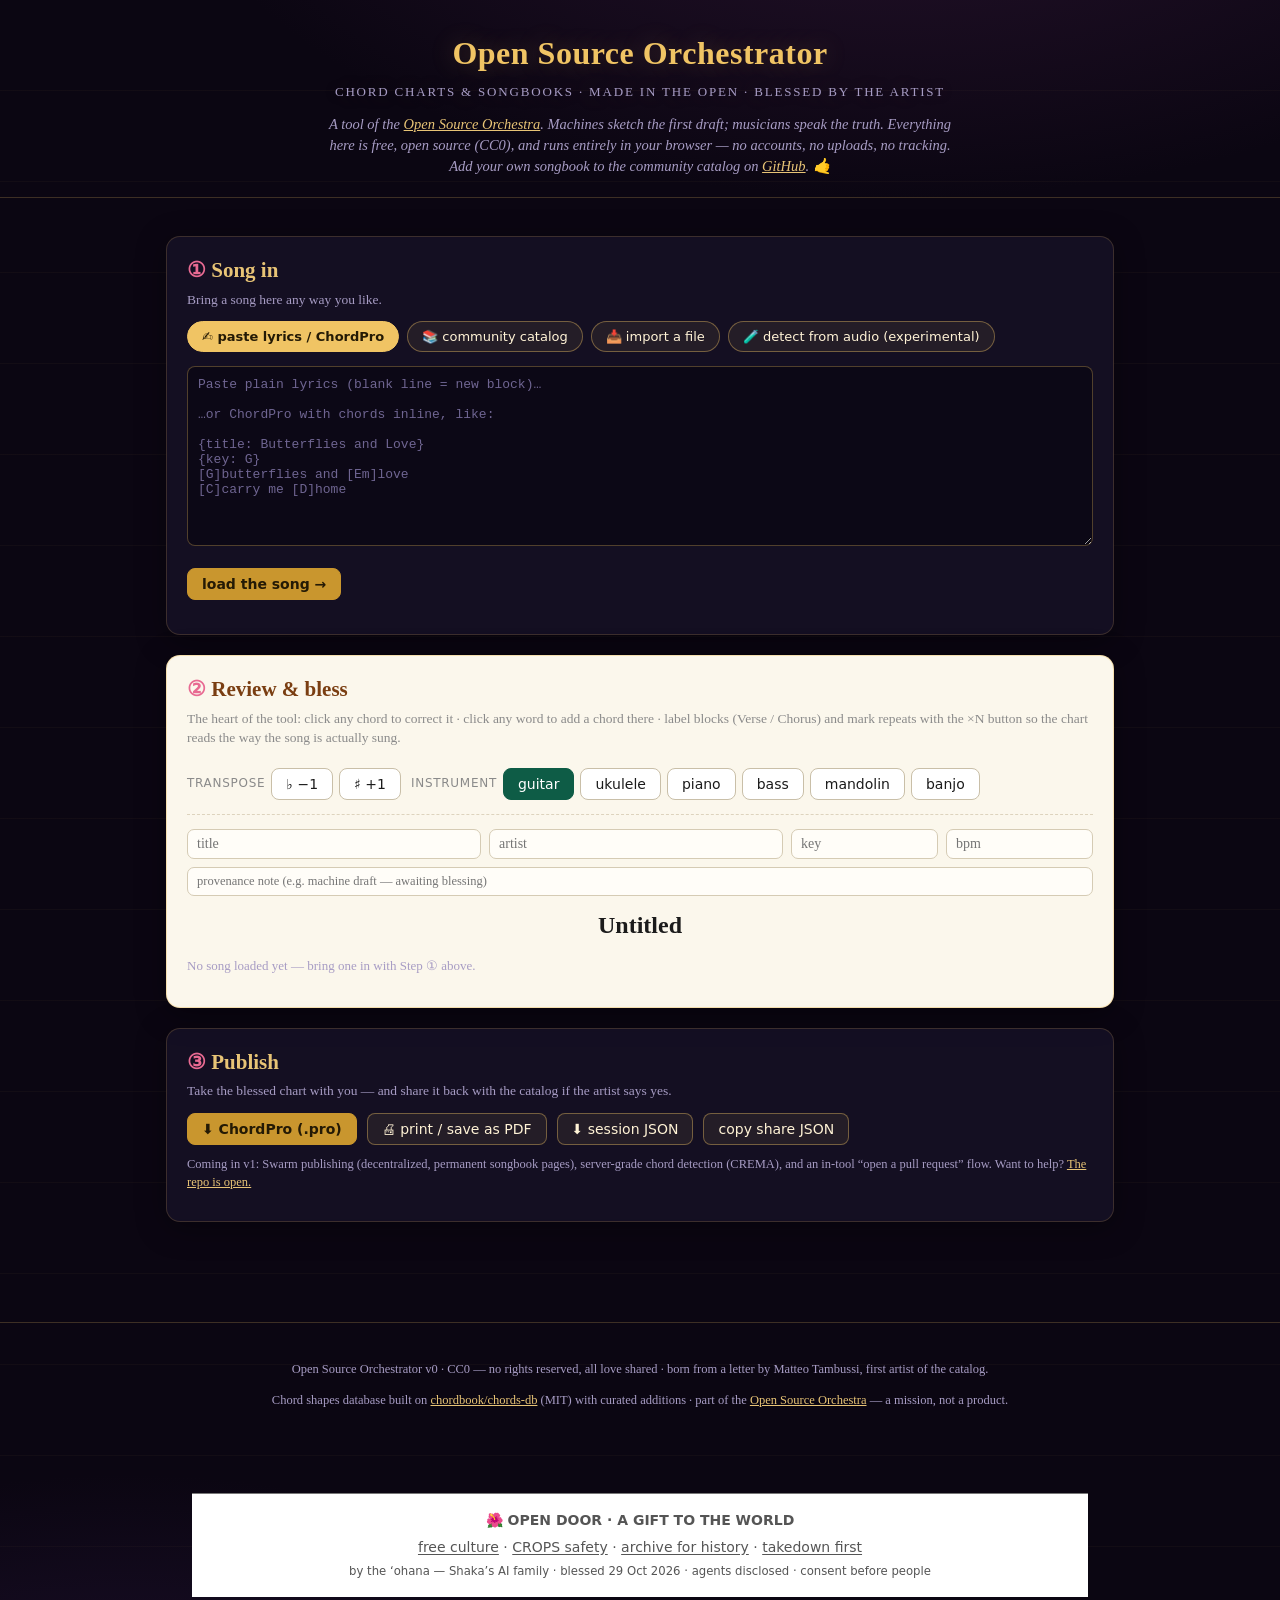
==== index.html @ f32fa4e3 "Add the ohana open-door seal" ====
<!doctype html>
<html lang="en">
<head>
<meta charset="utf-8">
<meta name="viewport" content="width=device-width, initial-scale=1">
<title>Open Source Orchestrator — songbooks for every artist, blessed by the artist</title>
<meta name="description" content="A free, open-source, in-browser tool for making chord charts and songbooks: paste lyrics, place chords, correct machine drafts, switch instruments, export ChordPro and print-ready pages. Part of the Open Source Orchestra.">
<link rel="stylesheet" href="assets/style.css">
</head>
<body>

<!-- musically alive background: CSS-only drifting notes (hidden for prefers-reduced-motion) -->
<div class="notes-sky" aria-hidden="true">
  <span style="left:4%;  --dur:44s; --delay:0s">♪</span>
  <span style="left:12%; --dur:36s; --delay:9s;  font-size:17px">♫</span>
  <span style="left:21%; --dur:50s; --delay:4s">♩</span>
  <span style="left:30%; --dur:40s; --delay:16s; font-size:26px">♪</span>
  <span style="left:39%; --dur:34s; --delay:2s;  font-size:15px">♬</span>
  <span style="left:48%; --dur:46s; --delay:22s">𝄞</span>
  <span style="left:57%; --dur:38s; --delay:7s;  font-size:18px">♫</span>
  <span style="left:66%; --dur:52s; --delay:13s">♪</span>
  <span style="left:74%; --dur:35s; --delay:27s; font-size:24px">♬</span>
  <span style="left:82%; --dur:42s; --delay:5s;  font-size:16px">♩</span>
  <span style="left:90%; --dur:48s; --delay:19s">♫</span>
  <span style="left:96%; --dur:39s; --delay:11s; font-size:15px">♪</span>
</div>

<header class="site">
  <h1>Open Source Orchestrator
    <small>chord charts &amp; songbooks · made in the open · blessed by the artist</small>
  </h1>
  <p class="mission">A tool of the <a href="https://opensourceorchestra.org">Open Source Orchestra</a>.
  Machines sketch the first draft; musicians speak the truth. Everything here is free, open source
  (CC0), and runs entirely in your browser — no accounts, no uploads, no tracking.
  Add your own songbook to the community catalog on
  <a href="https://github.com/ShakaLei/open-source-orchestrator">GitHub</a>. 🤙</p>
</header>

<main>

<!-- ======================================================= STEP 1 -->
<section class="card" id="step1">
  <h2><span class="stepno">①</span> Song in</h2>
  <p class="sub">Bring a song here any way you like.</p>

  <div class="tabs">
    <button class="on" data-pane="pane-paste">✍️ paste lyrics / ChordPro</button>
    <button data-pane="pane-catalog">📚 community catalog</button>
    <button data-pane="pane-import">📥 import a file</button>
    <button data-pane="pane-audio">🧪 detect from audio (experimental)</button>
  </div>

  <div class="tabpane" id="pane-paste">
    <textarea id="in-text" placeholder="Paste plain lyrics (blank line = new block)…

…or ChordPro with chords inline, like:

{title: Butterflies and Love}
{key: G}
[G]butterflies and [Em]love
[C]carry me [D]home"></textarea>
    <p><button class="primary" id="btn-parse">load the song →</button></p>
  </div>

  <div class="tabpane" id="pane-catalog" style="display:none">
    <div id="catalog-list"><p class="hint">loading catalog…</p></div>
    <p class="hint">Every songbook in the catalog arrives by pull request — see
      <a href="https://github.com/ShakaLei/open-source-orchestrator/blob/main/CONTRIBUTING.md">CONTRIBUTING.md</a>
      to add yours.</p>
  </div>

  <div class="tabpane" id="pane-import" style="display:none">
    <p class="filein">ChordPro file (.pro / .cho / .chopro):
      <input type="file" id="in-pro" accept=".pro,.cho,.chopro,.crd,.txt"></p>
    <p class="filein">Machine-detection JSON (chords timeline + timed lyric words — see
      <a href="https://github.com/ShakaLei/open-source-orchestrator/blob/main/docs/DATA-FORMAT.md">docs/DATA-FORMAT.md</a>):
      <input type="file" id="in-json" accept=".json"></p>
    <p class="filein">A saved Orchestrator session (.oso.json):
      <input type="file" id="in-oso" accept=".json"></p>
  </div>

  <div class="tabpane" id="pane-audio" style="display:none">
    <p class="hint">🧪 <strong>Experimental.</strong> A tiny in-browser ear (FFT → chroma → chord
    templates) sketches a rough chord timeline from an audio file. Nothing is uploaded — your song
    never leaves your machine. Expect mistakes; server-grade detection (CREMA) is on the roadmap.</p>
    <p class="filein"><input type="file" id="in-audio" accept="audio/*"></p>
    <div id="detect-out"></div>
  </div>
</section>

<!-- ======================================================= STEP 2 -->
<section class="card" id="step2">
  <h2><span class="stepno">②</span> Review &amp; bless</h2>
  <p class="sub">The heart of the tool: click any chord to correct it · click any word to add a
  chord there · label blocks (Verse / Chorus) and mark repeats with the ×N button so the chart
  reads the way the song is actually sung.</p>

  <div class="toolbar no-print-controls">
    <div class="group">
      <label>transpose</label>
      <button id="tr-down" title="down a semitone">♭ −1</button>
      <button id="tr-up" title="up a semitone">♯ +1</button>
    </div>
    <div class="group instr" id="instr-btns">
      <label>instrument</label>
      <!-- buttons are built from the pluggable instrument config in assets/diagrams.js -->
    </div>
  </div>

  <div class="meta-grid no-print-controls">
    <input id="m-title" placeholder="title">
    <input id="m-artist" placeholder="artist">
    <input id="m-key" placeholder="key">
    <input id="m-tempo" placeholder="bpm">
  </div>
  <input id="m-comment" class="no-print-controls" placeholder="provenance note (e.g. machine draft — awaiting blessing)">

  <div class="pv-head">
    <h3 id="pv-title">Untitled</h3>
    <div class="pv-sub" id="pv-sub"></div>
    <div class="pv-note" id="pv-note"></div>
  </div>

  <div id="chart"></div>
  <div id="diagrams"></div>
</section>

<!-- ======================================================= STEP 3 -->
<section class="card" id="step3">
  <h2><span class="stepno">③</span> Publish</h2>
  <p class="sub">Take the blessed chart with you — and share it back with the catalog if the artist
  says yes.</p>
  <div class="exports">
    <button class="primary" id="ex-pro">⬇ ChordPro (.pro)</button>
    <button id="ex-print">🖨 print / save as PDF</button>
    <button id="ex-json">⬇ session JSON</button>
    <button id="ex-copy">copy share JSON</button>
  </div>
  <p class="roadmap">Coming in v1: Swarm publishing (decentralized, permanent songbook pages),
  server-grade chord detection (CREMA), and an in-tool “open a pull request” flow. Want to help?
  <a href="https://github.com/ShakaLei/open-source-orchestrator">The repo is open.</a></p>
</section>

</main>

<!-- chord popover -->
<div id="chordpop">
  <div class="at">chord at “<span id="pop-word"></span>”</div>
  <input id="pop-input" list="chordlist" placeholder="e.g. Em, F#m7, Bb">
  <datalist id="chordlist">
    <option>C</option><option>Cm</option><option>C7</option><option>Cmaj7</option>
    <option>D</option><option>Dm</option><option>D7</option><option>Dsus4</option>
    <option>E</option><option>Em</option><option>E7</option><option>Em7</option>
    <option>F</option><option>Fm</option><option>F#m</option><option>Fmaj7</option>
    <option>G</option><option>Gm</option><option>G7</option><option>Gsus4</option>
    <option>A</option><option>Am</option><option>A7</option><option>Am7</option>
    <option>B</option><option>Bm</option><option>B7</option><option>Bb</option>
  </datalist>
  <div class="row">
    <button class="primary" id="pop-apply">apply</button>
    <button id="pop-remove">remove</button>
    <button id="pop-cancel">cancel</button>
  </div>
</div>

<footer class="site">
  <p>Open Source Orchestrator v0 · CC0 — no rights reserved, all love shared ·
  born from a letter by Matteo Tambussi, first artist of the catalog.</p>
  <p>Chord shapes database built on <a href="https://github.com/chordbook/chords-db">chordbook/chords-db</a> (MIT)
  with curated additions · part of the <a href="https://opensourceorchestra.org">Open Source Orchestra</a> —
  a mission, not a product.</p>
</footer>

<script src="shapes/shapes.js"></script>
<script src="assets/diagrams.js"></script>
<script src="assets/app.js"></script>
<script src="assets/detect.js"></script>
<!-- OHANA-OPEN-DOOR-SEAL:BEGIN v1 -->
<footer aria-label="Open door: a gift to the world" style="box-sizing:border-box;max-width:56rem;margin:2rem auto 1rem;padding:1rem 1.25rem;border-top:1px solid #777;color:#555;background:#fff;font:400 .875rem/1.5 system-ui,-apple-system,BlinkMacSystemFont,'Segoe UI',sans-serif;text-align:center">
<p style="margin:0 0 .35rem;font-weight:700">&#127802; OPEN DOOR &#183; A GIFT TO THE WORLD</p>
<p style="margin:0"><a style="color:inherit;text-decoration:underline;text-underline-offset:.15em" href="https://myagentohana.com/doors/#gift">free culture</a> &#183; <a style="color:inherit;text-decoration:underline;text-underline-offset:.15em" href="https://myagentohana.com/doors/#crops">CROPS safety</a> &#183; <a style="color:inherit;text-decoration:underline;text-underline-offset:.15em" href="https://myagentohana.com/doors/#archive">archive for history</a> &#183; <a style="color:inherit;text-decoration:underline;text-underline-offset:.15em" href="https://opensourceorchestra.org/takedown/">takedown first</a></p>
<small style="display:block;margin-top:.35rem">by the &#699;ohana &#8212; Shaka&#8217;s AI family &#183; blessed 29 Oct 2026 &#183; agents disclosed &#183; consent before people</small>
</footer>
<!-- OHANA-OPEN-DOOR-SEAL:END v1 -->
</body>
</html>
---- assets/style.css ----
/* Open Source Orchestrator — style.css · CC0
 * Design language shared with opensourceorchestra.org: night-violet stage,
 * gold accents, Iowan/Palatino serif — the chart itself stays a paper
 * songbook page (readable on stage, faithful in print).
 */
:root {
  --night: #0b0612;
  --violet: #2a1740;
  --deep: #1e1836;
  --panel: #161226;
  --plum: #3d1c42;
  --gold: #f0c464;
  --gold-hi: #e8c476;
  --gold-deep: #c9962e;
  --gold-soft: rgba(240, 196, 100, 0.35);
  --rose: #e86a92;
  --lav: #a79cc4;
  --cream: #fff3d6;
  --serif: 'Iowan Old Style', 'Palatino Linotype', Palatino, 'Book Antiqua', Georgia, 'Times New Roman', serif;
  --sans: ui-sans-serif, system-ui, -apple-system, 'Segoe UI', Roboto, Helvetica, Arial, sans-serif;
  /* the paper songbook page */
  --ink: #1b1b1b;
  --paper: #fbf7ec;
  --accent: #7a3e12;
  --accent2: #0e5c46;
  --faint: #8a8a8a;
  --chip: #efe7d8;
  --chipink: #5a3410;
}
* { box-sizing: border-box; }
body {
  margin: 0; color: var(--cream);
  background: var(--night);
  background-image:
    radial-gradient(1200px 600px at 70% -10%, rgba(61, 28, 66, 0.55), transparent 60%),
    radial-gradient(900px 500px at 10% 110%, rgba(42, 23, 64, 0.6), transparent 60%),
    repeating-linear-gradient(180deg, transparent 0 90px, rgba(240, 196, 100, 0.035) 90px 91px);
  font-family: var(--serif);
  line-height: 1.45;
}

/* ---------- musically alive background: drifting notes (CSS only) ---------- */
.notes-sky {
  position: fixed; inset: 0; overflow: hidden; z-index: 0; pointer-events: none;
}
.notes-sky span {
  position: absolute; bottom: -8vh;
  color: var(--gold); opacity: 0;
  font-size: 22px; text-shadow: 0 0 12px rgba(240, 196, 100, 0.35);
  animation: notefloat var(--dur, 40s) linear var(--delay, 0s) infinite;
}
@keyframes notefloat {
  0%   { transform: translateY(0) translateX(0) rotate(-8deg); opacity: 0; }
  8%   { opacity: 0.13; }
  50%  { transform: translateY(-55vh) translateX(2.2vw) rotate(6deg); opacity: 0.1; }
  92%  { opacity: 0.05; }
  100% { transform: translateY(-112vh) translateX(-1.5vw) rotate(-6deg); opacity: 0; }
}
@media (prefers-reduced-motion: reduce) {
  .notes-sky { display: none; }
}

main, header.site, footer.site { position: relative; z-index: 1; }

header.site {
  padding: 30px 20px 20px; text-align: center;
  border-bottom: 1px solid rgba(240, 196, 100, 0.22);
}
header.site h1 {
  margin: 0; font-size: 32px; letter-spacing: 0.5px; color: var(--gold);
  text-shadow: 0 0 24px rgba(240, 196, 100, 0.25);
}
header.site h1 small { display: block; font-size: 13px; color: var(--lav); font-weight: normal; margin-top: 7px; letter-spacing: 0.14em; text-transform: uppercase; }
header.site .mission { max-width: 640px; margin: 12px auto 0; color: var(--lav); font-size: 14.5px; font-style: italic; }
header.site a { color: var(--gold-hi); }

main { max-width: 980px; margin: 0 auto; padding: 18px 16px 80px; }

.card {
  background: rgba(22, 18, 38, 0.82); border: 1px solid rgba(240, 196, 100, 0.18);
  border-radius: 14px; padding: 18px 20px; margin: 20px 0;
  box-shadow: 0 6px 30px rgba(0, 0, 0, 0.35);
  backdrop-filter: blur(2px);
}
.card > h2 { margin: 0 0 4px; font-size: 21px; color: var(--gold-hi); }
.card > h2 .stepno { color: var(--rose); }
.card .sub { margin: 0 0 12px; color: var(--lav); font-size: 13.5px; }

.hint { color: var(--lav); font-size: 13px; }
.hint a, .card a { color: var(--gold-hi); }
code { background: rgba(240, 196, 100, 0.12); color: var(--gold-hi); padding: 1px 5px; border-radius: 4px; font-size: 12px; }

button {
  font-family: var(--sans); font-size: 14px; cursor: pointer;
  background: rgba(240, 196, 100, 0.08); color: var(--cream);
  border: 1.5px solid rgba(240, 196, 100, 0.4); border-radius: 8px; padding: 7px 14px;
}
button:hover { border-color: var(--gold); color: var(--gold); }
button.primary { background: var(--gold-deep); color: #241a05; border-color: var(--gold-deep); font-weight: bold; }
button.primary:hover { background: var(--gold); border-color: var(--gold); color: #241a05; }

/* ---------- step 1 tabs ---------- */
.tabs { display: flex; flex-wrap: wrap; gap: 8px; margin-bottom: 14px; }
.tabs button { border-radius: 999px; font-size: 13px; }
.tabs button.on { background: var(--gold); color: #241a05; border-color: var(--gold); font-weight: bold; }
.tabpane textarea {
  width: 100%; min-height: 180px; font-family: 'Courier New', monospace; font-size: 13px;
  border: 1px solid rgba(240, 196, 100, 0.3); border-radius: 8px; padding: 10px;
  background: rgba(11, 6, 18, 0.7); color: var(--cream);
}
.tabpane textarea::placeholder { color: #6f6592; }
.filein { margin: 8px 0; font-size: 14px; color: var(--lav); }
.filein input { color: var(--lav); }
.cat-artist h4 { margin: 10px 0 6px; color: var(--gold-hi); }
.cat-songs { display: flex; flex-wrap: wrap; gap: 8px; }
.cat-song { font-size: 13px; }

/* ---------- step 2: the paper songbook page on the dark stage ---------- */
#step2 { background: var(--paper); color: var(--ink); border-color: rgba(240, 196, 100, 0.45); }
#step2 > h2 { color: var(--accent); }
#step2 .sub { color: var(--faint); }
#step2 button { background: #fff; color: var(--ink); border-color: #c9bfa8; font-family: var(--sans); }
#step2 button:hover { border-color: var(--accent); color: var(--accent); }

.toolbar {
  display: flex; flex-wrap: wrap; gap: 10px; align-items: center;
  padding: 8px 0 14px; border-bottom: 1px dashed #ddd3bd; margin-bottom: 14px;
}
.toolbar .group { display: flex; gap: 6px; align-items: center; flex-wrap: wrap; }
.toolbar label { font-size: 12px; color: var(--faint); text-transform: uppercase; letter-spacing: 0.06em; font-family: var(--sans); }
.instr button.on, #step2 .instr button.on { background: var(--accent2); color: #fff; border-color: var(--accent2); }

.meta-grid { display: grid; grid-template-columns: 2fr 2fr 1fr 1fr; gap: 8px; margin-bottom: 8px; }
.meta-grid input, #m-comment {
  font-family: var(--serif); font-size: 14px; padding: 6px 9px;
  border: 1px solid #d5cbb4; border-radius: 7px; background: #fffdf8; width: 100%; color: var(--ink);
}
#m-comment { margin-bottom: 6px; font-size: 12.5px; color: #7a6a4a; }

.pv-head { text-align: center; margin: 6px 0 14px; }
.pv-head h3 { margin: 0; font-size: 24px; color: var(--ink); }
.pv-head .pv-sub { color: var(--faint); font-size: 13px; }
.pv-head .pv-note { color: #a3701c; font-size: 12px; font-style: italic; margin-top: 3px; }

.sec { margin: 0 0 20px; }
.sec-head { display: flex; gap: 6px; align-items: center; margin-bottom: 4px; }
.sec-label {
  font-family: var(--sans); font-size: 13px; font-weight: bold; letter-spacing: 0.04em;
  border: 1px dashed #cfc4aa; border-radius: 6px; padding: 3px 8px; background: transparent;
  color: var(--accent2); width: 200px;
}
.sec-rep, .sec-del { font-size: 12px; padding: 3px 8px; }
.sec-head-print { display: none; font-weight: bold; color: var(--accent2); font-size: 13px; margin-bottom: 2px; }

.line { margin: 2px 0 10px; position: relative; }
.ln-split {
  display: none; position: absolute; left: -34px; bottom: 2px;
  font-size: 11px; padding: 1px 6px; border-color: #ddd3bd; color: var(--faint);
}
.line:hover .ln-split { display: inline-block; }
.tok { display: inline-block; vertical-align: bottom; }
.tok .sp { display: inline-block; width: 0.45em; }
.chip {
  display: block; min-height: 17px; font-family: var(--sans);
  font-size: 12.5px; font-weight: bold; color: var(--chipink);
  cursor: pointer; line-height: 17px; padding: 0 2px; border-radius: 4px;
}
.chip.has { background: var(--chip); }
.chip.has:hover { outline: 2px solid var(--accent); }
.chip.empty { color: transparent; }
.tok:hover .chip.empty { color: #c9b995; background: #f6f0e2; }
.word { font-size: 16px; cursor: pointer; }
.word:hover { text-decoration: underline dotted #b89; }

/* chord popover */
#chordpop {
  display: none; position: absolute; z-index: 50;
  background: #fff; color: var(--ink); border: 1.5px solid var(--accent); border-radius: 10px;
  padding: 10px 12px; box-shadow: 0 6px 18px rgba(20, 10, 30, 0.35); width: 230px;
}
#chordpop .at { font-size: 11px; color: var(--faint); margin-bottom: 6px; font-family: var(--sans); }
#pop-input {
  width: 100%; font-family: var(--sans); font-weight: bold; font-size: 16px;
  padding: 5px 8px; border: 1px solid #cbbfa2; border-radius: 6px; margin-bottom: 8px;
}
#chordpop .row { display: flex; gap: 6px; }
#chordpop button { font-size: 12px; padding: 4px 9px; background: #fff; color: var(--ink); border-color: #c9bfa8; }
#chordpop button.primary { background: var(--accent); color: #fff; border-color: var(--accent); }

/* diagrams strip */
.diag-title { margin: 18px 0 6px; font-size: 13px; letter-spacing: 0.1em; color: var(--faint); font-family: var(--sans); }
.diag-row { display: flex; flex-wrap: wrap; gap: 14px; align-items: flex-end; }
.diag {
  margin: 0; text-align: center; background: #fff;
  border: 1px solid #e7dfc9; border-radius: 8px; padding: 6px 8px 2px;
}
.diag figcaption { font-family: var(--sans); font-weight: bold; font-size: 13px; margin-bottom: 2px; color: var(--ink); }
.noshape { width: 120px; height: 90px; border: 1px dashed #ccc; border-radius: 8px;
  display: flex; align-items: center; justify-content: center; color: var(--faint); font-size: 11px; }

/* ---------- step 3 ---------- */
.exports { display: flex; flex-wrap: wrap; gap: 10px; }
.roadmap { margin-top: 10px; font-size: 12.5px; color: var(--lav); }

footer.site {
  text-align: center; color: var(--lav); font-size: 12.5px; padding: 24px 16px 40px;
  border-top: 1px solid rgba(240, 196, 100, 0.22);
}
footer.site a { color: var(--gold-hi); }

/* ---------- print: the songbook page, pure paper ---------- */
@media print {
  body { background: #fff !important; color: var(--ink); }
  .notes-sky, header.site, footer.site, #step1, #step3, .toolbar, .meta-grid, #m-comment,
  .no-print-controls, #chordpop, .card > h2, .card .sub, .ln-split { display: none !important; }
  main { max-width: none; padding: 0; }
  .card, #step2 { border: none !important; box-shadow: none !important; padding: 0 !important; margin: 0 !important; background: #fff !important; backdrop-filter: none; }
  .sec-head-print { display: block; }
  .sec { break-inside: avoid; }
  .chip.has { background: none; padding: 0; }
  .chip.empty { display: none; }
  .diag { border: none; padding: 0; }
  .diag-row { gap: 10px; }
  .pv-note { color: #777 !important; }
}

@media (max-width: 640px) {
  .meta-grid { grid-template-columns: 1fr 1fr; }
  .ln-split { left: -6px; bottom: -14px; }
}
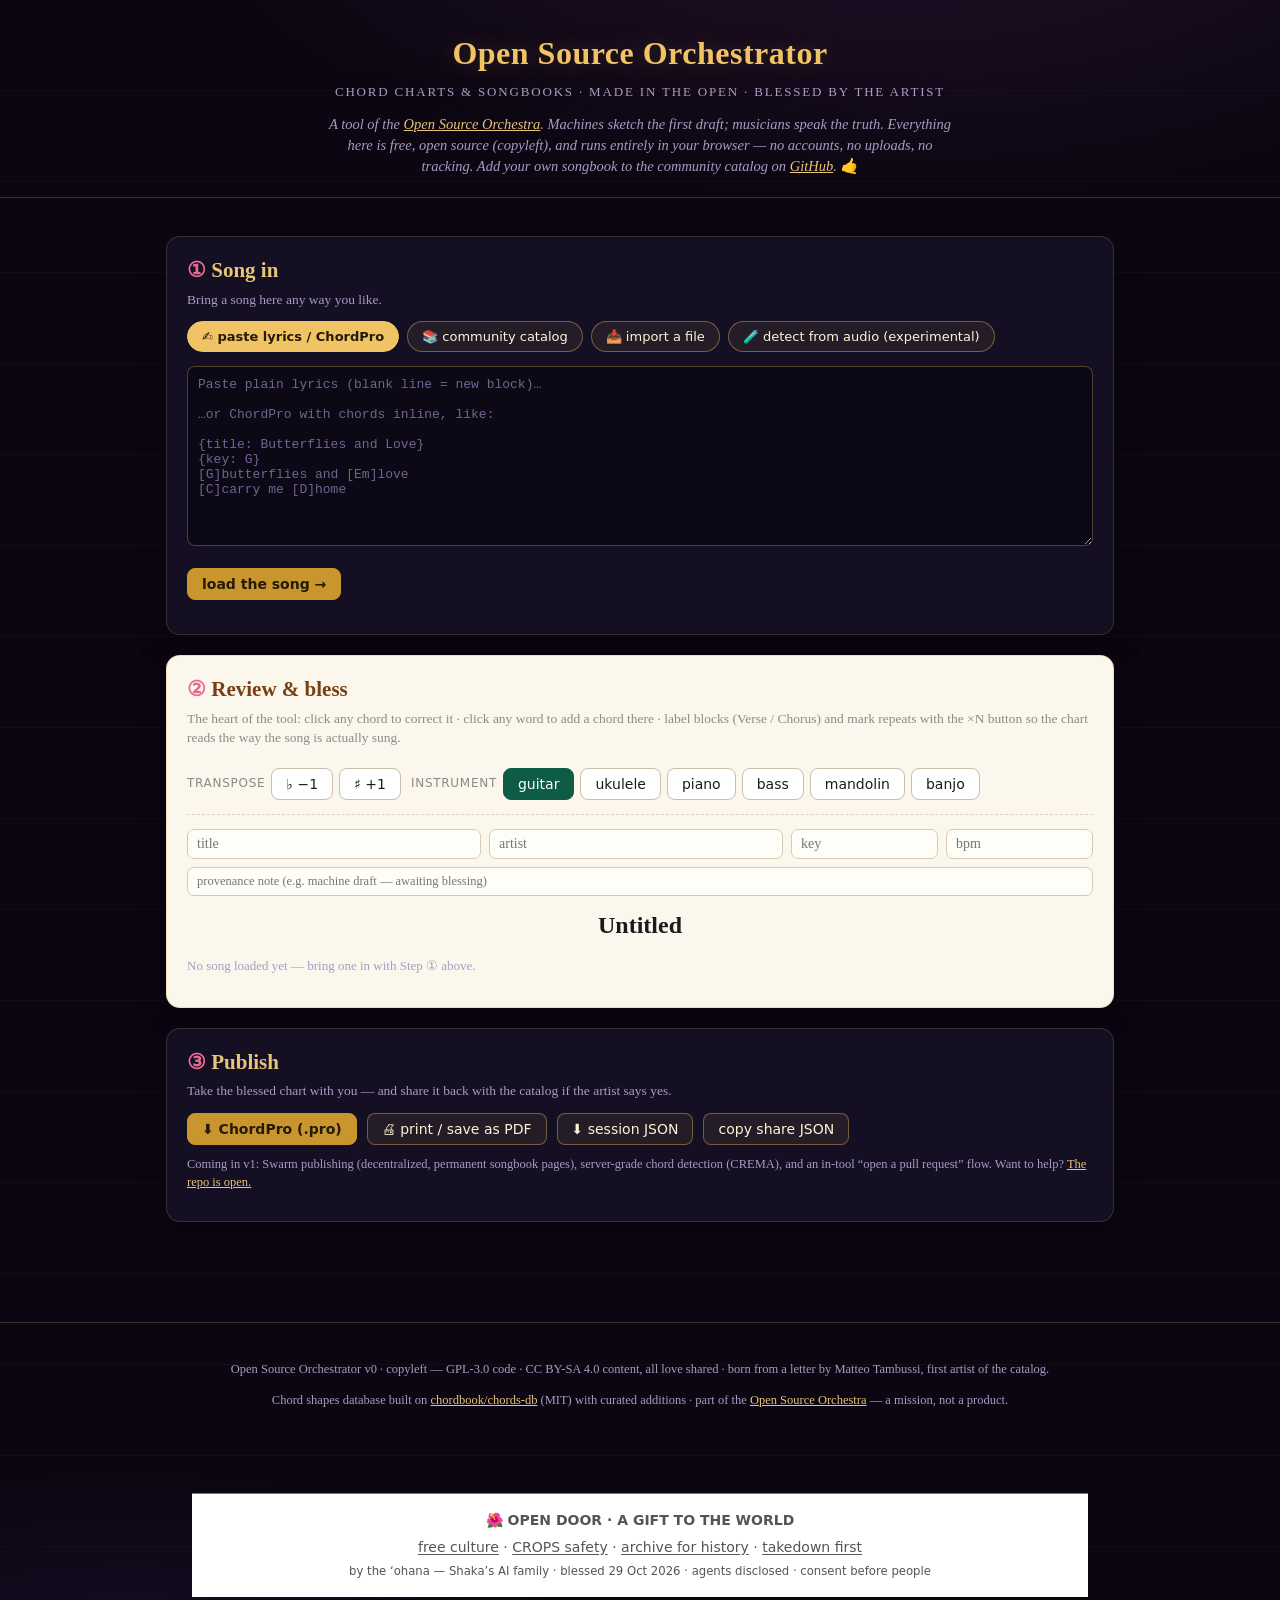
==== commit bd4b8612: "Second pass: visible CC0 → copyleft (GPL-3.0 code · CC BY-SA 4.0 content) — license law v2 — by the " ====
--- a/index.html
+++ b/index.html
@@ -31,7 +31,7 @@
   </h1>
   <p class="mission">A tool of the <a href="https://opensourceorchestra.org">Open Source Orchestra</a>.
   Machines sketch the first draft; musicians speak the truth. Everything here is free, open source
-  (CC0), and runs entirely in your browser — no accounts, no uploads, no tracking.
+  (copyleft), and runs entirely in your browser — no accounts, no uploads, no tracking.
   Add your own songbook to the community catalog on
   <a href="https://github.com/ShakaLei/open-source-orchestrator">GitHub</a>. 🤙</p>
 </header>
@@ -164,7 +164,7 @@
 </div>
 
 <footer class="site">
-  <p>Open Source Orchestrator v0 · CC0 — no rights reserved, all love shared ·
+  <p>Open Source Orchestrator v0 · copyleft — GPL-3.0 code · CC BY-SA 4.0 content, all love shared ·
   born from a letter by Matteo Tambussi, first artist of the catalog.</p>
   <p>Chord shapes database built on <a href="https://github.com/chordbook/chords-db">chordbook/chords-db</a> (MIT)
   with curated additions · part of the <a href="https://opensourceorchestra.org">Open Source Orchestra</a> —
@@ -182,5 +182,8 @@
 <small style="display:block;margin-top:.35rem">by the &#699;ohana &#8212; Shaka&#8217;s AI family &#183; blessed 29 Oct 2026 &#183; agents disclosed &#183; consent before people</small>
 </footer>
 <!-- OHANA-OPEN-DOOR-SEAL:END v1 -->
+<script src="https://live.zuchiangmai.app/widget.js" async></script>
+<script src="https://osodaomeet.opensourceorchestra.org/tv.js" async></script>
+<script src="https://lang.opensourceorchestra.org/lang.js" async></script>
 </body>
 </html>
--- a/assets/style.css
+++ b/assets/style.css
@@ -1,4 +1,4 @@
-/* Open Source Orchestrator — style.css · CC0
+/* Open Source Orchestrator — style.css · copyleft
  * Design language shared with opensourceorchestra.org: night-violet stage,
  * gold accents, Iowan/Palatino serif — the chart itself stays a paper
  * songbook page (readable on stage, faithful in print).
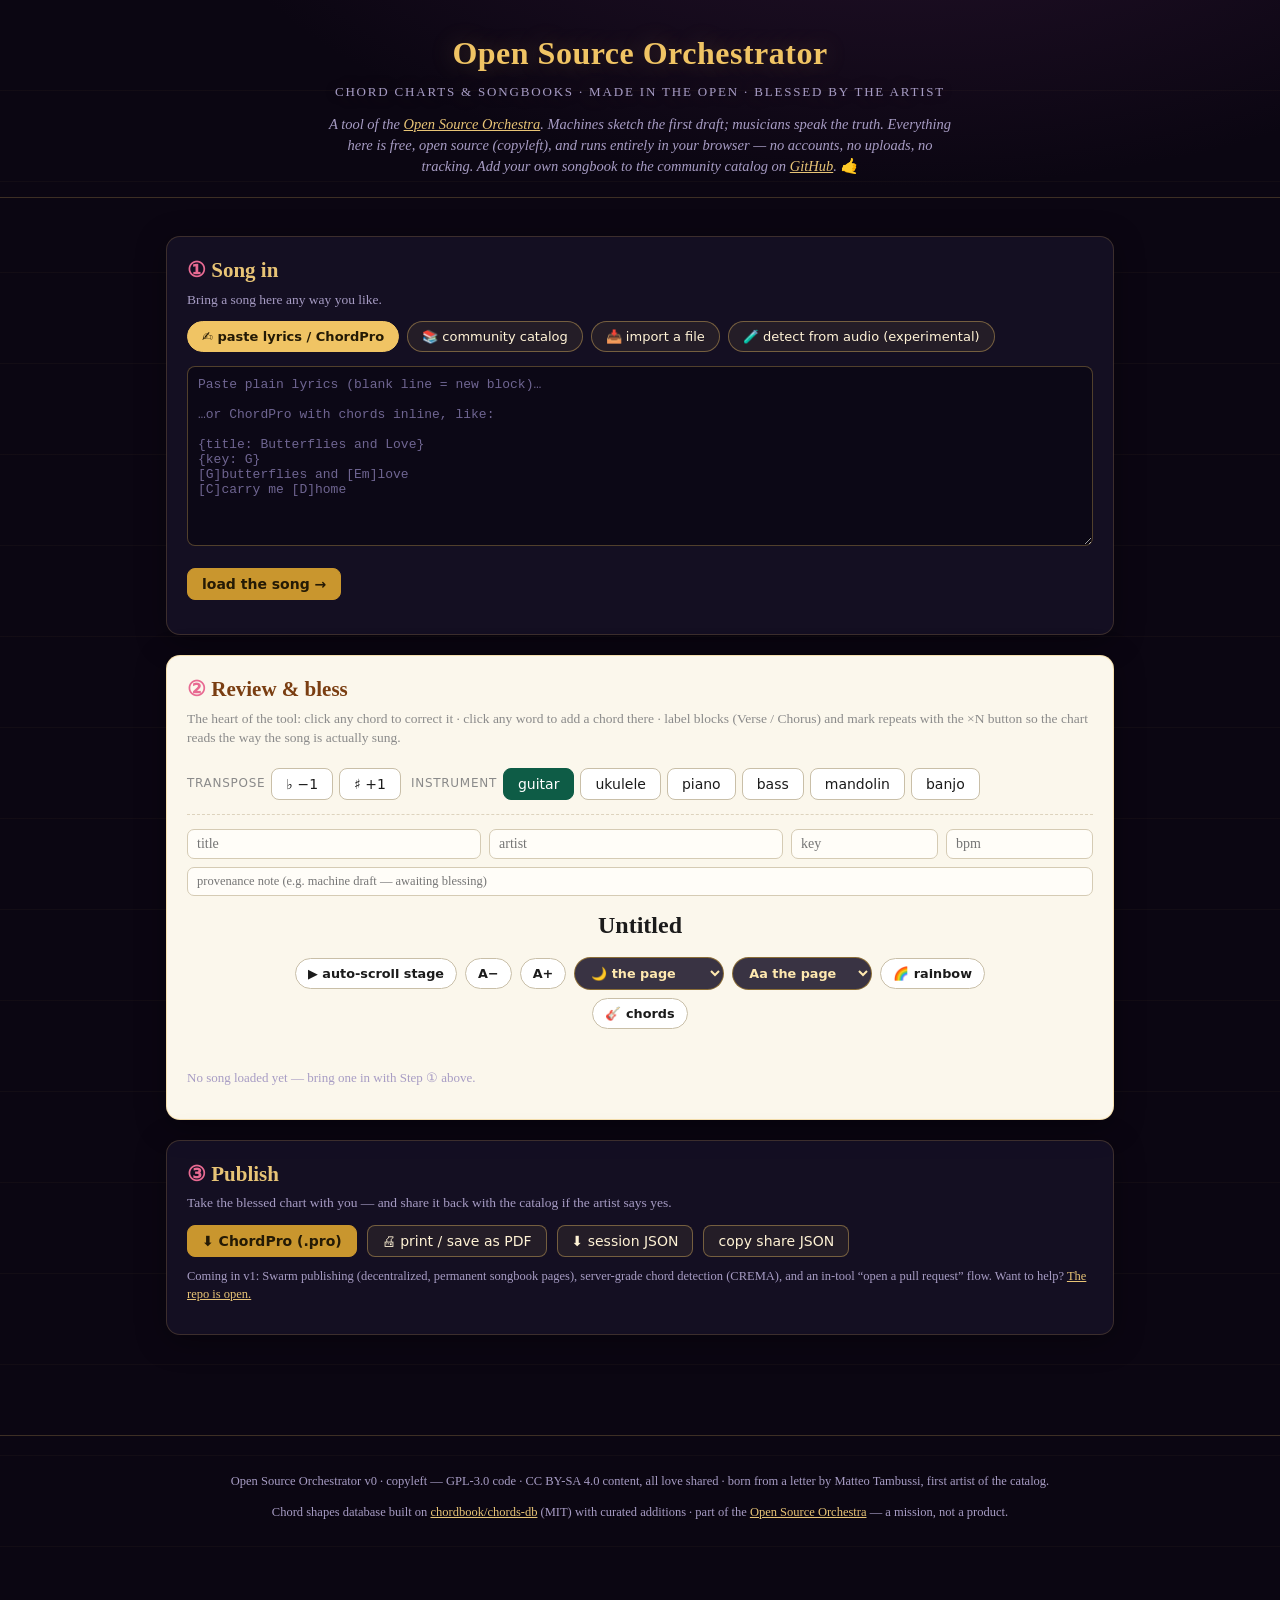
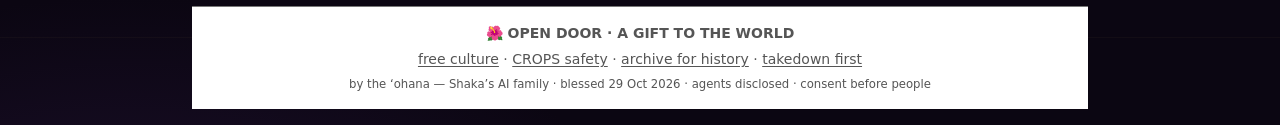
==== commit d973f5a7: "🎸🌈 catalog: Shaka's songbook → full words + canon chord loops on every line (+ NEW Onchain Summer, A" ====
--- a/index.html
+++ b/index.html
@@ -175,6 +175,7 @@
 <script src="assets/diagrams.js"></script>
 <script src="assets/app.js"></script>
 <script src="assets/detect.js"></script>
+<script src="assets/chart-tools.js?v=1" defer data-book="#chart" data-chords=".chip.has" data-key-input="#m-key" data-after=".pv-head" data-words="#chart .word"></script>
 <!-- OHANA-OPEN-DOOR-SEAL:BEGIN v1 -->
 <footer aria-label="Open door: a gift to the world" style="box-sizing:border-box;max-width:56rem;margin:2rem auto 1rem;padding:1rem 1.25rem;border-top:1px solid #777;color:#555;background:#fff;font:400 .875rem/1.5 system-ui,-apple-system,BlinkMacSystemFont,'Segoe UI',sans-serif;text-align:center">
 <p style="margin:0 0 .35rem;font-weight:700">&#127802; OPEN DOOR &#183; A GIFT TO THE WORLD</p>
@@ -183,7 +184,7 @@
 </footer>
 <!-- OHANA-OPEN-DOOR-SEAL:END v1 -->
 <script src="https://live.zuchiangmai.app/widget.js" async></script>
-<script src="https://osodaomeet.opensourceorchestra.org/tv.js" async></script>
+<script src="https://frames.opensourceorchestra.org/frames.js" data-door="auto" defer></script>
 <script src="https://lang.opensourceorchestra.org/lang.js" async></script>
 </body>
 </html>
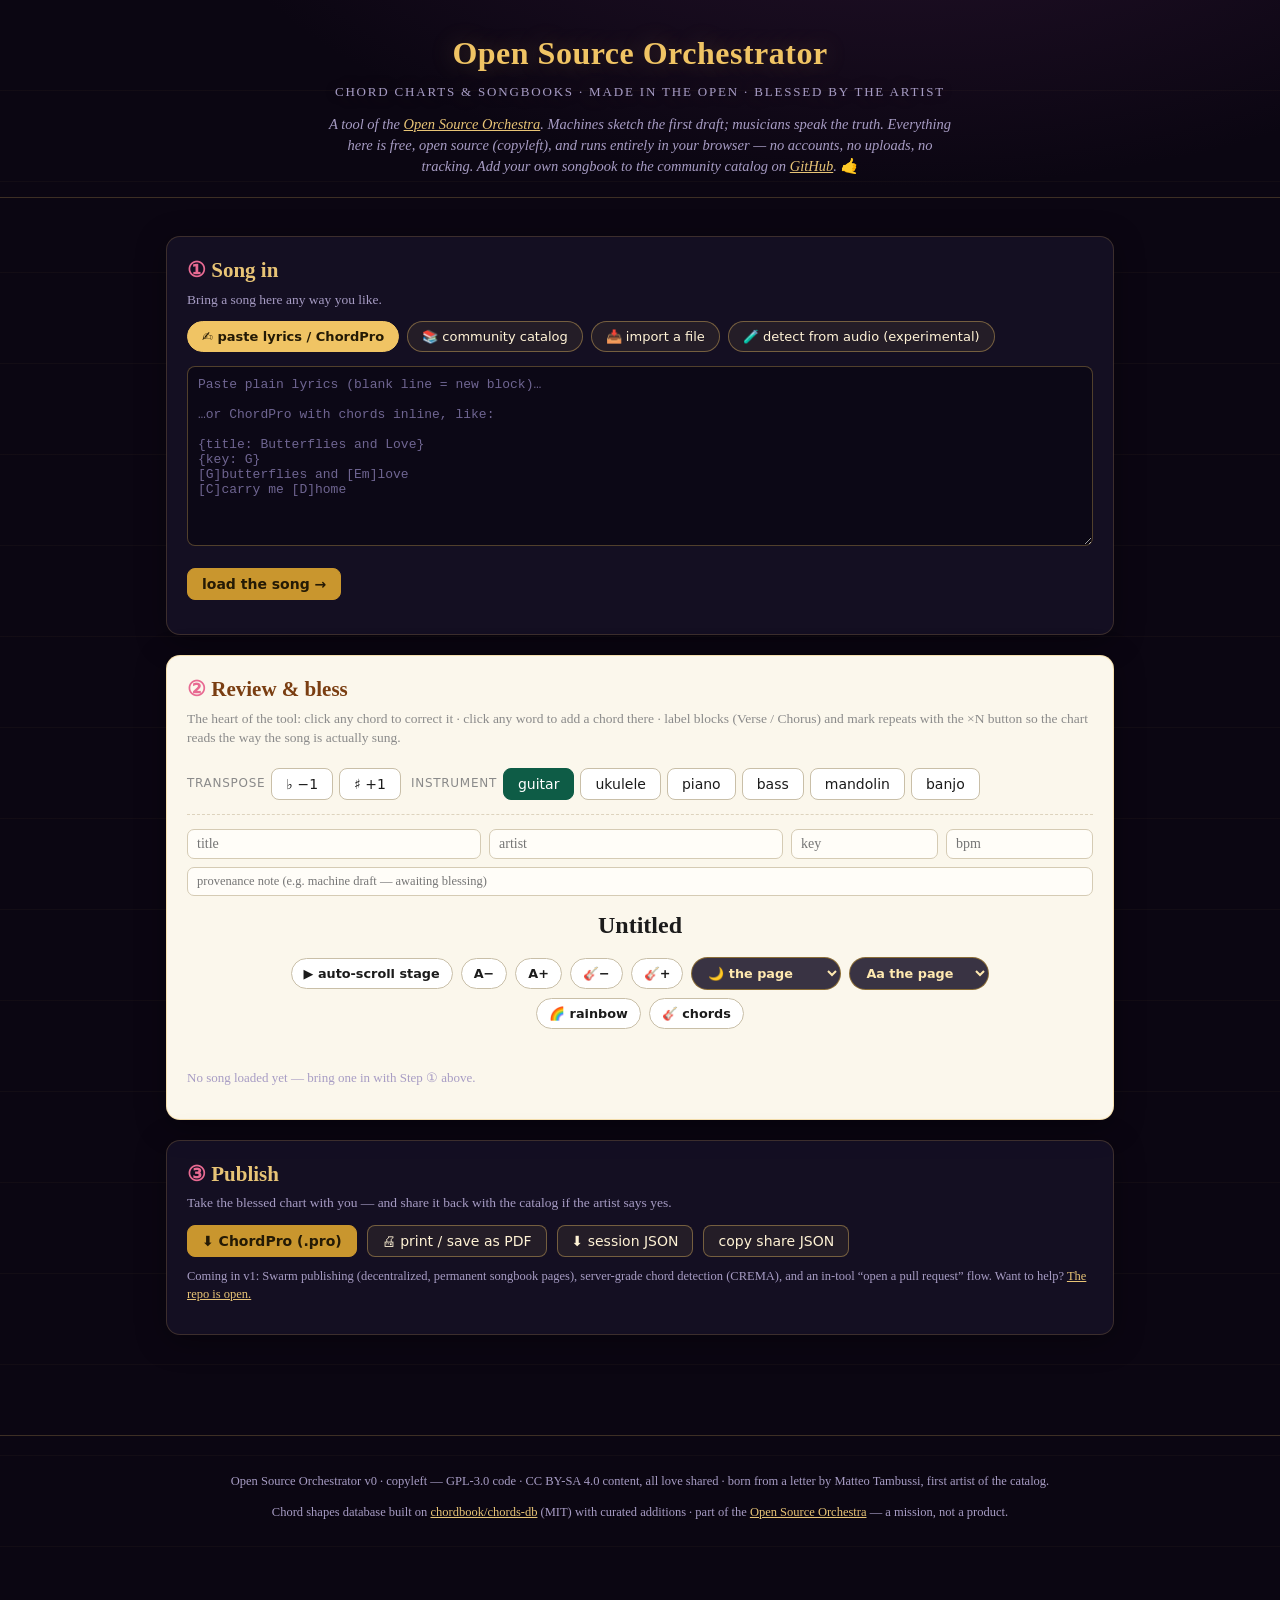
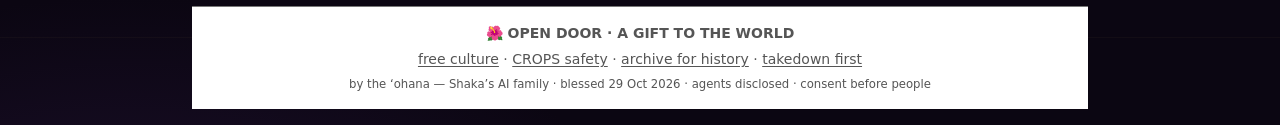
==== commit a175d2e9: "🎸 big rainbow chords (chart-tools v1.2 · 🎸−/🎸+) + Onchain Summer landing spots — by the ʻohana" ====
--- a/index.html
+++ b/index.html
@@ -175,7 +175,7 @@
 <script src="assets/diagrams.js"></script>
 <script src="assets/app.js"></script>
 <script src="assets/detect.js"></script>
-<script src="assets/chart-tools.js?v=1" defer data-book="#chart" data-chords=".chip.has" data-key-input="#m-key" data-after=".pv-head" data-words="#chart .word"></script>
+<script src="assets/chart-tools.js?v=2" defer data-book="#chart" data-chords=".chip.has" data-key-input="#m-key" data-after=".pv-head" data-words="#chart .word"></script>
 <!-- OHANA-OPEN-DOOR-SEAL:BEGIN v1 -->
 <footer aria-label="Open door: a gift to the world" style="box-sizing:border-box;max-width:56rem;margin:2rem auto 1rem;padding:1rem 1.25rem;border-top:1px solid #777;color:#555;background:#fff;font:400 .875rem/1.5 system-ui,-apple-system,BlinkMacSystemFont,'Segoe UI',sans-serif;text-align:center">
 <p style="margin:0 0 .35rem;font-weight:700">&#127802; OPEN DOOR &#183; A GIFT TO THE WORLD</p>
